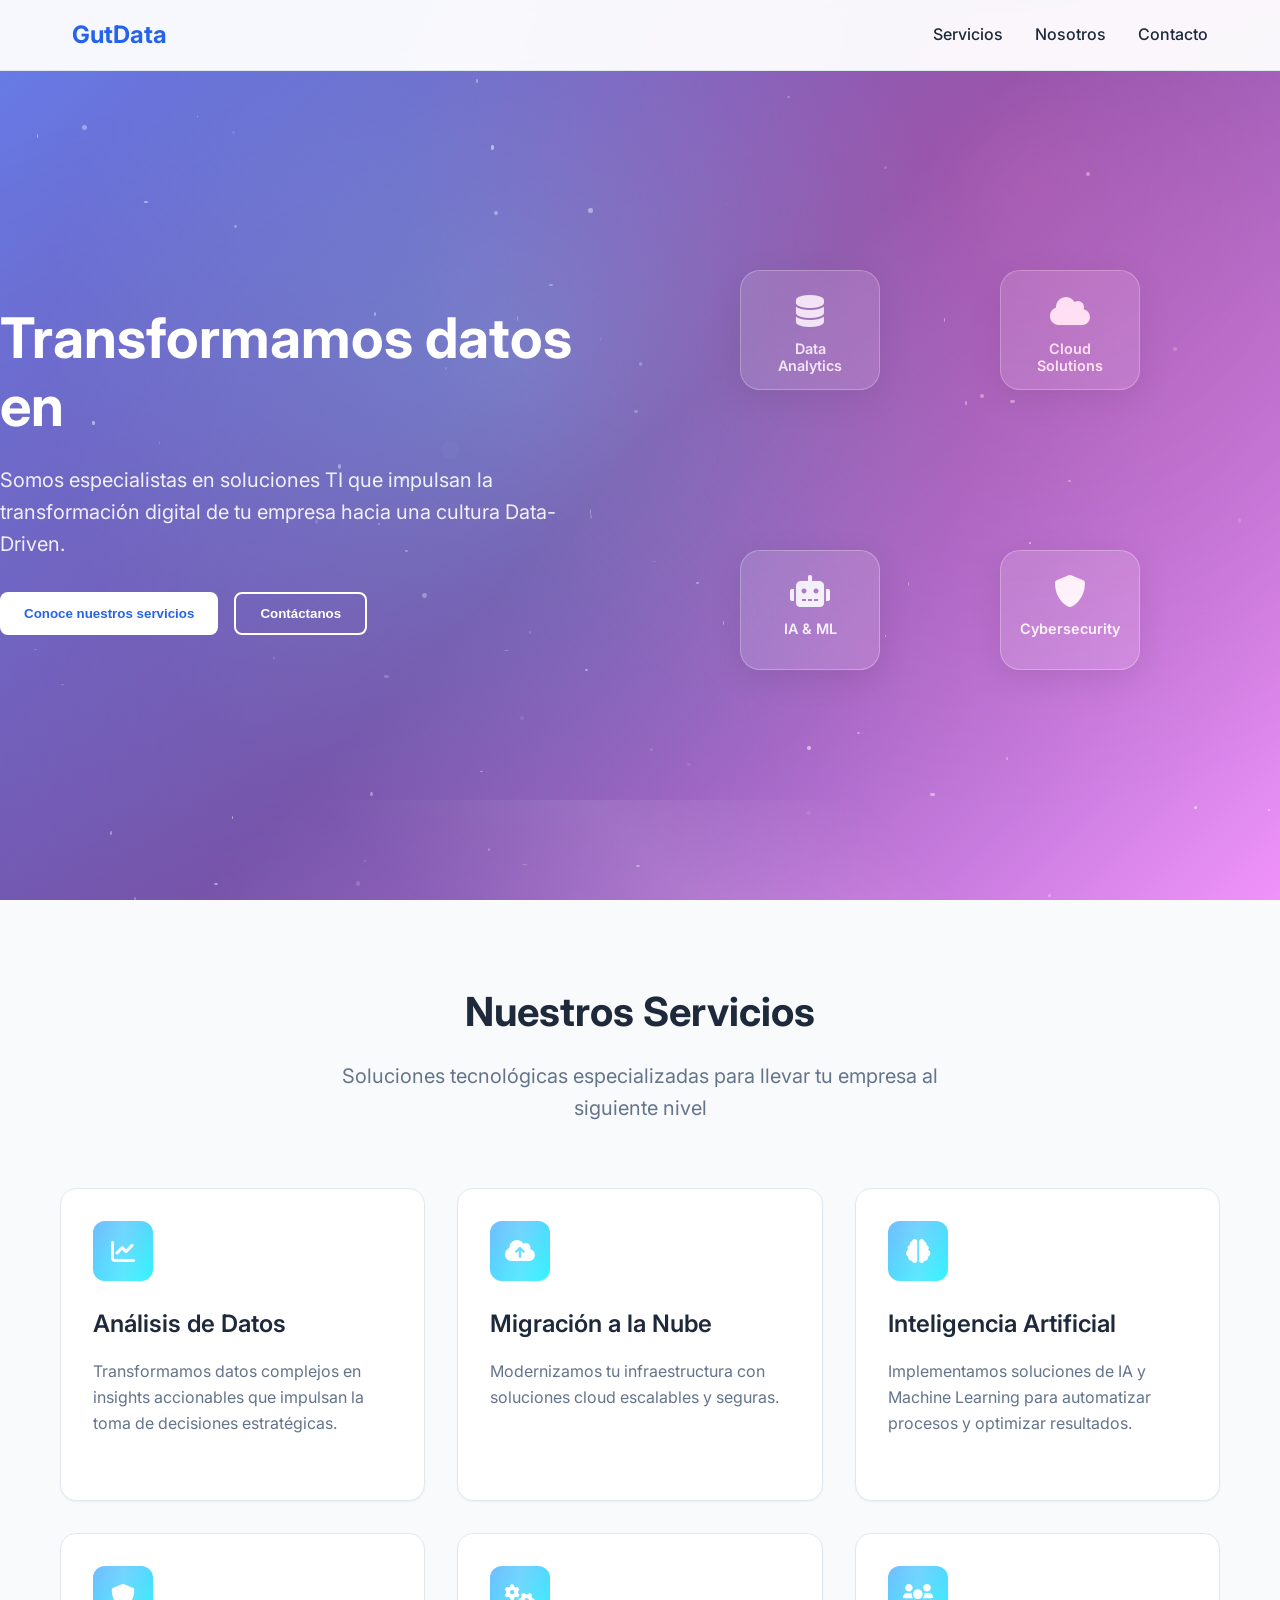
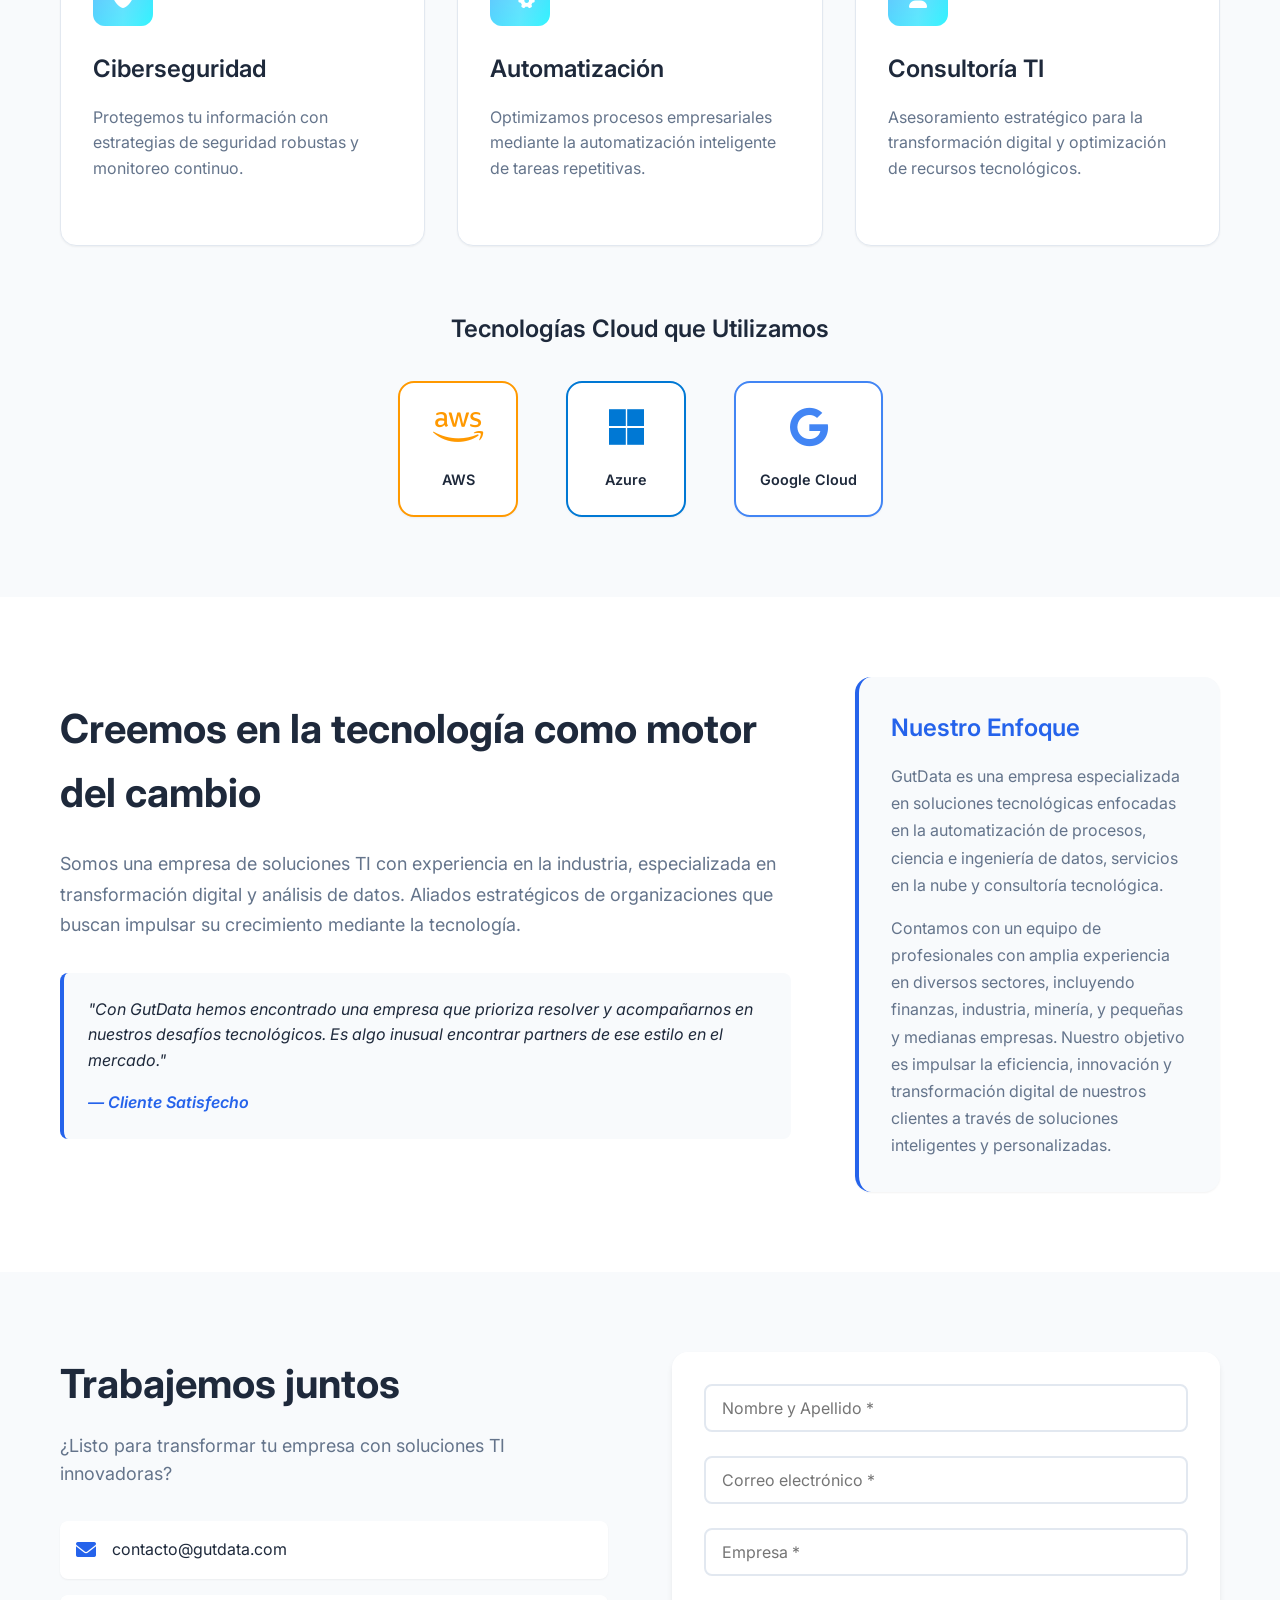
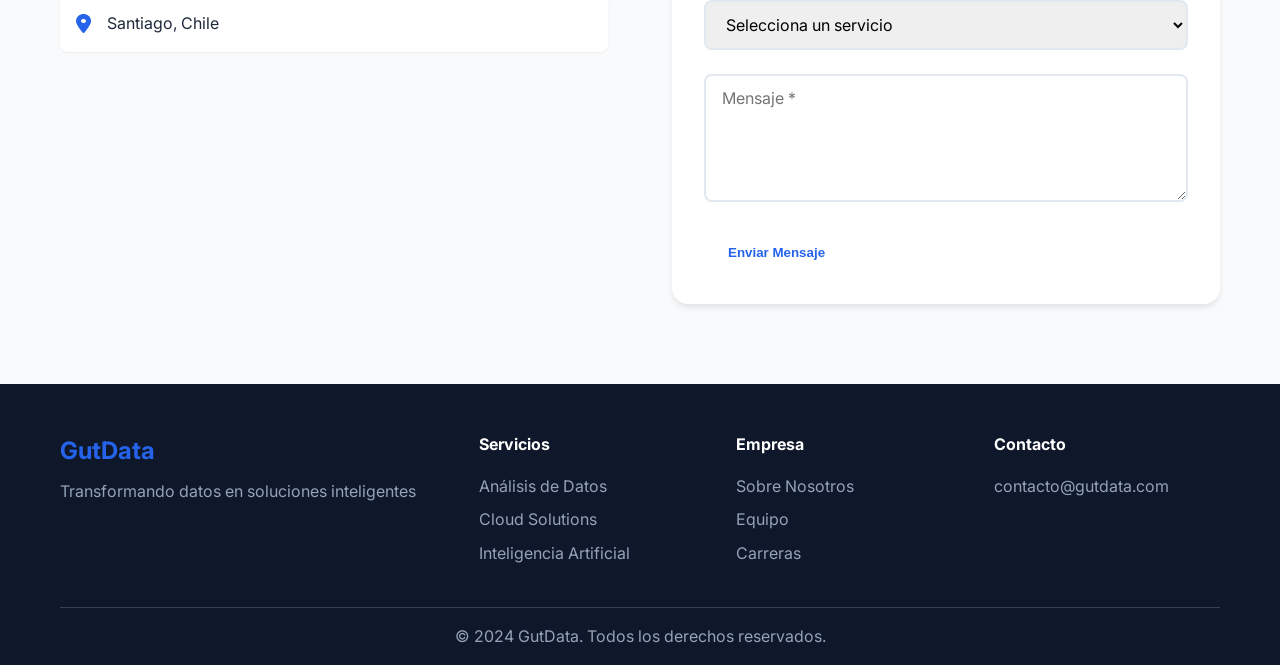
==== app2/index.html @ 7dcff954 "Agregar sitio web en raíz para GitHub Pages test2" ====
<!DOCTYPE html>
<html lang="es">
<head>
    <meta charset="UTF-8">
    <meta name="viewport" content="width=device-width, initial-scale=1.0">
    <title>GutData - Soluciones TI</title>
    <link rel="stylesheet" href="styles.css">
    <link href="https://fonts.googleapis.com/css2?family=Inter:wght@300;400;500;600;700&display=swap" rel="stylesheet">
    <link rel="stylesheet" href="https://cdnjs.cloudflare.com/ajax/libs/font-awesome/6.0.0/css/all.min.css">
</head>
<body>
    <!-- Header -->
    <header class="header">
        <nav class="nav">
            <div class="nav-container">
                <div class="logo">
                    <h2>GutData</h2>
                </div>
                <ul class="nav-menu">
                    <li><a href="#servicios">Servicios</a></li>
                    <li><a href="#nosotros">Nosotros</a></li>
                    <li><a href="#contacto">Contacto</a></li>
                </ul>
                <div class="hamburger">
                    <span></span>
                    <span></span>
                    <span></span>
                </div>
            </div>
        </nav>
    </header>

    <!-- Hero Section -->
    <section class="hero">
        <div class="hero-content">
            <h1 class="hero-title">
                Transformamos datos en 
                <span class="highlight">soluciones inteligentes</span>
            </h1>
            <p class="hero-subtitle">
                Somos especialistas en soluciones TI que impulsan la transformación digital 
                de tu empresa hacia una cultura Data-Driven.
            </p>
            <div class="hero-buttons">
                <button class="btn-primary">Conoce nuestros servicios</button>
                <button class="btn-secondary">Contáctanos</button>
            </div>
        </div>
        <div class="hero-visual">
            <div class="floating-cards">
                <div class="card card-1">
                    <i class="fas fa-database"></i>
                    <span>Data Analytics</span>
                </div>
                <div class="card card-2">
                    <i class="fas fa-cloud"></i>
                    <span>Cloud Solutions</span>
                </div>
                <div class="card card-3">
                    <i class="fas fa-robot"></i>
                    <span>IA & ML</span>
                </div>
                <div class="card card-4">
                    <i class="fas fa-shield-alt"></i>
                    <span>Cybersecurity</span>
                </div>
            </div>
        </div>
    </section>

    <!-- Servicios Section -->
    <section id="servicios" class="servicios">
        <div class="container">
            <div class="section-header">
                <h2>Nuestros Servicios</h2>
                <p>Soluciones tecnológicas especializadas para llevar tu empresa al siguiente nivel</p>
            </div>
            
            <div class="servicios-grid">
                <div class="servicio-card">
                    <div class="servicio-icon">
                        <i class="fas fa-chart-line"></i>
                    </div>
                    <h3>Análisis de Datos</h3>
                    <p>Transformamos datos complejos en insights accionables que impulsan la toma de decisiones estratégicas.</p>
                </div>

                <div class="servicio-card">
                    <div class="servicio-icon">
                        <i class="fas fa-cloud-upload-alt"></i>
                    </div>
                    <h3>Migración a la Nube</h3>
                    <p>Modernizamos tu infraestructura con soluciones cloud escalables y seguras.</p>
                </div>

                <div class="servicio-card">
                    <div class="servicio-icon">
                        <i class="fas fa-brain"></i>
                    </div>
                    <h3>Inteligencia Artificial</h3>
                    <p>Implementamos soluciones de IA y Machine Learning para automatizar procesos y optimizar resultados.</p>
                </div>

                <div class="servicio-card">
                    <div class="servicio-icon">
                        <i class="fas fa-shield-alt"></i>
                    </div>
                    <h3>Ciberseguridad</h3>
                    <p>Protegemos tu información con estrategias de seguridad robustas y monitoreo continuo.</p>
                </div>

                <div class="servicio-card">
                    <div class="servicio-icon">
                        <i class="fas fa-cogs"></i>
                    </div>
                    <h3>Automatización</h3>
                    <p>Optimizamos procesos empresariales mediante la automatización inteligente de tareas repetitivas.</p>
                </div>

                <div class="servicio-card">
                    <div class="servicio-icon">
                        <i class="fas fa-users"></i>
                    </div>
                    <h3>Consultoría TI</h3>
                    <p>Asesoramiento estratégico para la transformación digital y optimización de recursos tecnológicos.</p>
                </div>
            </div>

            <!-- Cloud Partners Section -->
            <div class="cloud-partners">
                <h3>Tecnologías Cloud que Utilizamos</h3>
                <div class="cloud-logos">
                    <div class="cloud-logo">
                        <div class="logo-container aws">
                            <i class="fab fa-aws"></i>
                            <span>AWS</span>
                        </div>
                    </div>
                    <div class="cloud-logo">
                        <div class="logo-container azure">
                            <i class="fab fa-microsoft"></i>
                            <span>Azure</span>
                        </div>
                    </div>
                    <div class="cloud-logo">
                        <div class="logo-container gcp">
                            <i class="fab fa-google"></i>
                            <span>Google Cloud</span>
                        </div>
                    </div>
                </div>
            </div>
        </div>
    </section>

    <!-- Sobre Nosotros Section -->
    <section id="nosotros" class="nosotros">
        <div class="container">
            <div class="nosotros-content">
                <div class="nosotros-text">
                    <h2>Creemos en la tecnología como <strong>motor del cambio</strong></h2>
                    <p>
                        Somos una empresa de soluciones TI con experiencia en la industria, 
                        especializada en transformación digital y análisis de datos. Aliados estratégicos 
                        de organizaciones que buscan impulsar su crecimiento mediante la tecnología.
                    </p>
                    <blockquote>
                        "Con GutData hemos encontrado una empresa que prioriza resolver y acompañarnos 
                        en nuestros desafíos tecnológicos. Es algo inusual encontrar partners de ese 
                        estilo en el mercado."
                        <cite>— Cliente Satisfecho</cite>
                    </blockquote>
                </div>
                <div class="nosotros-message">
                    <div class="message-content">
                        <h3>Nuestro Enfoque</h3>
                        <p>GutData es una empresa especializada en soluciones tecnológicas enfocadas en la automatización de procesos, ciencia e ingeniería de datos, servicios en la nube y consultoría tecnológica.</p>
                        <p>Contamos con un equipo de profesionales con amplia experiencia en diversos sectores, incluyendo finanzas, industria, minería, y pequeñas y medianas empresas. Nuestro objetivo es impulsar la eficiencia, innovación y transformación digital de nuestros clientes a través de soluciones inteligentes y personalizadas.</p>
                    </div>
                </div>
            </div>
        </div>
    </section>

    <!-- Contacto Section -->
    <section id="contacto" class="contacto">
        <div class="container">
            <div class="contacto-content">
                <div class="contacto-info">
                    <h2>Trabajemos juntos</h2>
                    <p>¿Listo para transformar tu empresa con soluciones TI innovadoras?</p>
                    
                    <div class="contacto-details">
                        <div class="contact-item">
                            <i class="fas fa-envelope"></i>
                            <span>contacto@gutdata.com</span>
                        </div>
                        <div class="contact-item">
                            <i class="fas fa-map-marker-alt"></i>
                            <span>Santiago, Chile</span>
                        </div>
                    </div>
                </div>
                
                <form class="contacto-form">
                    <div class="form-group">
                        <input type="text" placeholder="Nombre y Apellido *" required>
                    </div>
                    <div class="form-group">
                        <input type="email" placeholder="Correo electrónico *" required>
                    </div>
                    <div class="form-group">
                        <input type="text" placeholder="Empresa *" required>
                    </div>
                    <div class="form-group">
                        <select required>
                            <option value="">Selecciona un servicio</option>
                            <option value="analisis">Análisis de Datos</option>
                            <option value="cloud">Migración a la Nube</option>
                            <option value="ia">Inteligencia Artificial</option>
                            <option value="seguridad">Ciberseguridad</option>
                            <option value="automatizacion">Automatización</option>
                            <option value="consultoria">Consultoría TI</option>
                        </select>
                    </div>
                    <div class="form-group">
                        <textarea placeholder="Mensaje *" rows="5" required></textarea>
                    </div>
                    <button type="submit" class="btn-primary">Enviar Mensaje</button>
                </form>
            </div>
        </div>
    </section>

    <!-- Footer -->
    <footer class="footer">
        <div class="container">
            <div class="footer-content">
                <div class="footer-logo">
                    <h3>GutData</h3>
                    <p>Transformando datos en soluciones inteligentes</p>
                </div>
                <div class="footer-links">
                    <div class="footer-section">
                        <h4>Servicios</h4>
                        <ul>
                            <li><a href="#">Análisis de Datos</a></li>
                            <li><a href="#">Cloud Solutions</a></li>
                            <li><a href="#">Inteligencia Artificial</a></li>
                        </ul>
                    </div>
                    <div class="footer-section">
                        <h4>Empresa</h4>
                        <ul>
                            <li><a href="#">Sobre Nosotros</a></li>
                            <li><a href="#">Equipo</a></li>
                            <li><a href="#">Carreras</a></li>
                        </ul>
                    </div>
                    <div class="footer-section">
                        <h4>Contacto</h4>
                        <ul>
                            <li><a href="#">contacto@gutdata.com</a></li>
                        </ul>
                    </div>
                </div>
            </div>
            <div class="footer-bottom">
                <p>&copy; 2024 GutData. Todos los derechos reservados.</p>
            </div>
        </div>
    </footer>

    <script src="script.js"></script>
</body>
</html>
---- app2/styles.css ----
/* Reset y configuración base */
* {
    margin: 0;
    padding: 0;
    box-sizing: border-box;
}

:root {
    --primary-color: #2563eb;
    --primary-dark: #1d4ed8;
    --secondary-color: #64748b;
    --accent-color: #f59e0b;
    --text-primary: #1e293b;
    --text-secondary: #64748b;
    --text-light: #94a3b8;
    --bg-primary: #ffffff;
    --bg-secondary: #f8fafc;
    --bg-dark: #0f172a;
    --border-color: #e2e8f0;
    --shadow-sm: 0 1px 2px 0 rgb(0 0 0 / 0.05);
    --shadow-md: 0 4px 6px -1px rgb(0 0 0 / 0.1);
    --shadow-lg: 0 10px 15px -3px rgb(0 0 0 / 0.1);
    --shadow-xl: 0 20px 25px -5px rgb(0 0 0 / 0.1);
    --gradient-primary: linear-gradient(135deg, #667eea 0%, #764ba2 100%);
    --gradient-secondary: linear-gradient(135deg, #f093fb 0%, #f5576c 100%);
    --gradient-accent: linear-gradient(135deg, #4facfe 0%, #00f2fe 100%);
}

body {
    font-family: 'Inter', sans-serif;
    line-height: 1.6;
    color: var(--text-primary);
    background-color: var(--bg-primary);
    overflow-x: hidden;
}

.container {
    max-width: 1200px;
    margin: 0 auto;
    padding: 0 20px;
}

/* Header y Navegación */
.header {
    position: fixed;
    top: 0;
    left: 0;
    right: 0;
    background: rgba(255, 255, 255, 0.95);
    backdrop-filter: blur(10px);
    border-bottom: 1px solid var(--border-color);
    z-index: 1000;
    transition: all 0.3s ease;
}

.nav-container {
    display: flex;
    justify-content: space-between;
    align-items: center;
    padding: 1rem 2rem;
    max-width: 1200px;
    margin: 0 auto;
}

.logo h2 {
    color: var(--primary-color);
    font-weight: 700;
    font-size: 1.5rem;
}

.nav-menu {
    display: flex;
    list-style: none;
    gap: 2rem;
}

.nav-menu a {
    text-decoration: none;
    color: var(--text-primary);
    font-weight: 500;
    transition: color 0.3s ease;
    position: relative;
}

.nav-menu a:hover {
    color: var(--primary-color);
}

.nav-menu a::after {
    content: '';
    position: absolute;
    bottom: -5px;
    left: 0;
    width: 0;
    height: 2px;
    background: var(--primary-color);
    transition: width 0.3s ease;
}

.nav-menu a:hover::after {
    width: 100%;
}

.hamburger {
    display: none;
    flex-direction: column;
    cursor: pointer;
}

.hamburger span {
    width: 25px;
    height: 3px;
    background: var(--text-primary);
    margin: 3px 0;
    transition: 0.3s;
}

/* Hero Section */
.hero {
    min-height: 100vh;
    display: flex;
    align-items: center;
    padding: 120px 0 80px;
    background: linear-gradient(135deg, #667eea 0%, #764ba2 100%);
    color: white;
    position: relative;
    overflow: hidden;
}

.hero::before {
    content: '';
    position: absolute;
    top: 0;
    left: 0;
    right: 0;
    bottom: 0;
    background: url('data:image/svg+xml,<svg xmlns="http://www.w3.org/2000/svg" viewBox="0 0 100 100"><defs><pattern id="grain" width="100" height="100" patternUnits="userSpaceOnUse"><circle cx="50" cy="50" r="1" fill="white" opacity="0.1"/></pattern></defs><rect width="100" height="100" fill="url(%23grain)"/></svg>');
    opacity: 0.3;
}

.hero-content {
    flex: 1;
    max-width: 600px;
    z-index: 2;
    position: relative;
}

.hero-title {
    font-size: 3.5rem;
    font-weight: 700;
    line-height: 1.2;
    margin-bottom: 1.5rem;
}

.highlight {
    background: linear-gradient(135deg, #f093fb 0%, #f5576c 100%);
    -webkit-background-clip: text;
    -webkit-text-fill-color: transparent;
    background-clip: text;
}

.hero-subtitle {
    font-size: 1.25rem;
    margin-bottom: 2rem;
    opacity: 0.9;
    line-height: 1.6;
}

.hero-buttons {
    display: flex;
    gap: 1rem;
    flex-wrap: wrap;
}

.btn-primary, .btn-secondary {
    padding: 12px 24px;
    border: none;
    border-radius: 8px;
    font-weight: 600;
    cursor: pointer;
    transition: all 0.3s ease;
    text-decoration: none;
    display: inline-block;
    text-align: center;
}

.btn-primary {
    background: white;
    color: var(--primary-color);
}

.btn-primary:hover {
    transform: translateY(-2px);
    box-shadow: var(--shadow-lg);
}

.btn-secondary {
    background: transparent;
    color: white;
    border: 2px solid white;
}

.btn-secondary:hover {
    background: white;
    color: var(--primary-color);
}

.hero-visual {
    flex: 1;
    display: flex;
    justify-content: center;
    align-items: center;
    position: relative;
}

.floating-cards {
    position: relative;
    width: 500px;
    height: 500px;
    margin: 2rem auto;
}

.card {
    position: absolute;
    background: rgba(255, 255, 255, 0.15);
    backdrop-filter: blur(15px);
    border: 1px solid rgba(255, 255, 255, 0.3);
    border-radius: 20px;
    padding: 1.5rem;
    display: flex;
    flex-direction: column;
    align-items: center;
    gap: 0.8rem;
    animation: float 8s ease-in-out infinite;
    box-shadow: 0 8px 32px rgba(0, 0, 0, 0.1);
    transition: all 0.3s ease;
    cursor: pointer;
    width: 140px;
    height: 120px;
    z-index: 10;
    margin: 10px; /* Separación adicional */
}

.card:hover {
    transform: translateY(-10px) scale(1.05);
    background: rgba(255, 255, 255, 0.25);
    box-shadow: 0 15px 40px rgba(0, 0, 0, 0.2);
}

.card i {
    font-size: 2rem;
    color: white;
    animation: pulse 2s ease-in-out infinite;
}

.card span {
    font-weight: 600;
    color: white;
    font-size: 0.9rem;
    text-align: center;
    line-height: 1.2;
}

.card-1 {
    top: 8%;
    left: 8%;
    animation-delay: 0s;
    animation-name: float, fadeInScale;
    animation-duration: 8s, 1s;
    animation-iteration-count: infinite, 1;
    animation-fill-mode: none, forwards;
}

.card-2 {
    top: 8%;
    right: 8%;
    animation-delay: 3s;
    animation-name: float, fadeInScale;
    animation-duration: 8s, 1s;
    animation-iteration-count: infinite, 1;
    animation-fill-mode: none, forwards;
}

.card-3 {
    bottom: 8%;
    left: 8%;
    animation-delay: 6s;
    animation-name: float, fadeInScale;
    animation-duration: 8s, 1s;
    animation-iteration-count: infinite, 1;
    animation-fill-mode: none, forwards;
}

.card-4 {
    bottom: 8%;
    right: 8%;
    animation-delay: 9s;
    animation-name: float, fadeInScale;
    animation-duration: 8s, 1s;
    animation-iteration-count: infinite, 1;
    animation-fill-mode: none, forwards;
}

@keyframes float {
    0%, 100% { transform: translateY(0px); }
    50% { transform: translateY(-20px); }
}

@keyframes wave {
    0%, 100% {
        transform: translateX(-100%) skewX(0deg);
    }
    50% {
        transform: translateX(100%) skewX(5deg);
    }
}

@keyframes cursor {
    0%, 50% { opacity: 1; }
    51%, 100% { opacity: 0; }
}

.cursor {
    animation: cursor 1s infinite;
    color: var(--accent-color);
    font-weight: bold;
}

/* Secciones */
.section-header {
    text-align: center;
    margin-bottom: 4rem;
}

.section-header h2 {
    font-size: 2.5rem;
    font-weight: 700;
    margin-bottom: 1rem;
    color: var(--text-primary);
}

.section-header p {
    font-size: 1.25rem;
    color: var(--text-secondary);
    max-width: 600px;
    margin: 0 auto;
}

/* Servicios Section */
.servicios {
    padding: 80px 0;
    background: var(--bg-secondary);
}

/* Cloud Partners Section */
.cloud-partners {
    margin-top: 4rem;
    text-align: center;
}

.cloud-partners h3 {
    font-size: 1.5rem;
    font-weight: 600;
    color: var(--text-primary);
    margin-bottom: 2rem;
}

.cloud-logos {
    display: flex;
    justify-content: center;
    align-items: center;
    gap: 3rem;
    flex-wrap: wrap;
}

.cloud-logo {
    transition: transform 0.3s ease;
}

.cloud-logo:hover {
    transform: translateY(-5px) scale(1.05);
}

.logo-container {
    display: flex;
    flex-direction: column;
    align-items: center;
    gap: 0.8rem;
    padding: 1.5rem;
    background: white;
    border-radius: 16px;
    box-shadow: var(--shadow-sm);
    border: 2px solid transparent;
    transition: all 0.3s ease;
    min-width: 120px;
}

.logo-container:hover {
    box-shadow: var(--shadow-lg);
    transform: translateY(-3px);
}

.logo-container i {
    font-size: 2.5rem;
    margin-bottom: 0.5rem;
}

.logo-container span {
    font-weight: 600;
    font-size: 0.9rem;
    color: var(--text-primary);
}

/* Colores específicos para cada cloud */
.logo-container.aws {
    border-color: #ff9900;
}

.logo-container.aws i {
    color: #ff9900;
}

.logo-container.azure {
    border-color: #0078d4;
}

.logo-container.azure i {
    color: #0078d4;
}

.logo-container.gcp {
    border-color: #4285f4;
}

.logo-container.gcp i {
    color: #4285f4;
}

.logo-container:hover.aws {
    background: linear-gradient(135deg, #fff5e6 0%, #ffffff 100%);
    border-color: #ff9900;
}

.logo-container:hover.azure {
    background: linear-gradient(135deg, #e6f3ff 0%, #ffffff 100%);
    border-color: #0078d4;
}

.logo-container:hover.gcp {
    background: linear-gradient(135deg, #e8f0fe 0%, #ffffff 100%);
    border-color: #4285f4;
}

.servicios-grid {
    display: grid;
    grid-template-columns: repeat(auto-fit, minmax(350px, 1fr));
    gap: 2rem;
}

.servicio-card {
    background: white;
    padding: 2rem 2rem 2.5rem 2rem;
    border-radius: 16px;
    box-shadow: var(--shadow-sm);
    transition: all 0.3s ease;
    border: 1px solid var(--border-color);
}

.servicio-card:hover {
    transform: translateY(-5px);
    box-shadow: var(--shadow-lg);
}

.servicio-icon {
    width: 60px;
    height: 60px;
    background: var(--gradient-primary);
    border-radius: 12px;
    display: flex;
    align-items: center;
    justify-content: center;
    margin-bottom: 1.5rem;
}

.servicio-icon i {
    font-size: 1.5rem;
    color: white;
}

.servicio-card h3 {
    font-size: 1.5rem;
    font-weight: 600;
    margin-bottom: 1rem;
    color: var(--text-primary);
}

.servicio-card p {
    color: var(--text-secondary);
    margin-bottom: 1.5rem;
    line-height: 1.6;
}


/* Nosotros Section */
.nosotros {
    padding: 80px 0;
    background: white;
}

.nosotros-content {
    display: grid;
    grid-template-columns: 2fr 1fr;
    gap: 4rem;
    align-items: center;
}

.nosotros-text h2 {
    font-size: 2.5rem;
    font-weight: 700;
    margin-bottom: 1.5rem;
    color: var(--text-primary);
}

.nosotros-text p {
    font-size: 1.125rem;
    color: var(--text-secondary);
    margin-bottom: 2rem;
    line-height: 1.7;
}

blockquote {
    background: var(--bg-secondary);
    padding: 1.5rem;
    border-left: 4px solid var(--primary-color);
    border-radius: 8px;
    font-style: italic;
    margin: 2rem 0;
}

cite {
    display: block;
    margin-top: 1rem;
    font-weight: 600;
    color: var(--primary-color);
}

.nosotros-message {
    display: flex;
    flex-direction: column;
    gap: 1.5rem;
}

.message-content {
    background: var(--bg-secondary);
    padding: 2rem;
    border-radius: 16px;
    border-left: 4px solid var(--primary-color);
    box-shadow: var(--shadow-sm);
}

.message-content h3 {
    font-size: 1.5rem;
    font-weight: 600;
    color: var(--primary-color);
    margin-bottom: 1rem;
}

.message-content p {
    color: var(--text-secondary);
    line-height: 1.7;
    margin-bottom: 1rem;
}

.message-content p:last-child {
    margin-bottom: 0;
}

/* Contacto Section */
.contacto {
    padding: 80px 0;
    background: var(--bg-secondary);
}

.contacto-content {
    display: grid;
    grid-template-columns: 1fr 1fr;
    gap: 4rem;
    align-items: start;
}

.contacto-info h2 {
    font-size: 2.5rem;
    font-weight: 700;
    margin-bottom: 1rem;
    color: var(--text-primary);
}

.contacto-info p {
    font-size: 1.125rem;
    color: var(--text-secondary);
    margin-bottom: 2rem;
}

.contacto-details {
    display: flex;
    flex-direction: column;
    gap: 1rem;
}

.contact-item {
    display: flex;
    align-items: center;
    gap: 1rem;
    padding: 1rem;
    background: white;
    border-radius: 8px;
    box-shadow: var(--shadow-sm);
}

.contact-item i {
    color: var(--primary-color);
    font-size: 1.25rem;
}

.contacto-form {
    background: white;
    padding: 2rem;
    border-radius: 16px;
    box-shadow: var(--shadow-md);
}

.form-group {
    margin-bottom: 1.5rem;
}

.form-group input,
.form-group select,
.form-group textarea {
    width: 100%;
    padding: 12px 16px;
    border: 2px solid var(--border-color);
    border-radius: 8px;
    font-size: 1rem;
    transition: border-color 0.3s ease;
    font-family: inherit;
}

.form-group input:focus,
.form-group select:focus,
.form-group textarea:focus {
    outline: none;
    border-color: var(--primary-color);
}

.form-group textarea {
    resize: vertical;
    min-height: 120px;
}

/* Footer */
.footer {
    background: var(--bg-dark);
    color: white;
    padding: 3rem 0 1rem;
}

.footer-content {
    display: grid;
    grid-template-columns: 1fr 2fr;
    gap: 3rem;
    margin-bottom: 2rem;
}

.footer-logo h3 {
    color: var(--primary-color);
    font-size: 1.5rem;
    margin-bottom: 0.5rem;
}

.footer-logo p {
    color: var(--text-light);
}

.footer-links {
    display: grid;
    grid-template-columns: repeat(3, 1fr);
    gap: 2rem;
}

.footer-section h4 {
    margin-bottom: 1rem;
    color: white;
}

.footer-section ul {
    list-style: none;
}

.footer-section li {
    margin-bottom: 0.5rem;
}

.footer-section a {
    color: var(--text-light);
    text-decoration: none;
    transition: color 0.3s ease;
}

.footer-section a:hover {
    color: var(--primary-color);
}

.footer-bottom {
    border-top: 1px solid #334155;
    padding-top: 1rem;
    text-align: center;
    color: var(--text-light);
}

/* Responsive Design */
@media (max-width: 768px) {
    .hamburger {
        display: flex;
    }
    
    .nav-menu {
        position: fixed;
        top: 70px;
        left: -100%;
        width: 100%;
        height: calc(100vh - 70px);
        background: white;
        flex-direction: column;
        justify-content: start;
        align-items: center;
        padding-top: 2rem;
        transition: left 0.3s ease;
        box-shadow: var(--shadow-lg);
    }
    
    .nav-menu.active {
        left: 0;
    }
    
    .hero {
        flex-direction: column;
        text-align: center;
        padding: 100px 0 60px;
    }
    
    .hero-title {
        font-size: 2.5rem;
    }
    
    .hero-buttons {
        justify-content: center;
    }
    
    .hero-visual {
        margin-top: 2rem;
    }
    
    .floating-cards {
        width: 250px;
        height: 250px;
    }
    
    .nosotros-content,
    .contacto-content {
        grid-template-columns: 1fr;
        gap: 2rem;
    }
    
    .nosotros-message {
        margin-top: 2rem;
    }
    
    .footer-content {
        grid-template-columns: 1fr;
        text-align: center;
    }
    
    .footer-links {
        grid-template-columns: 1fr;
        gap: 1rem;
    }
    
    .servicios-grid {
        grid-template-columns: 1fr;
    }
    
    .cloud-logos {
        gap: 2rem;
    }
    
    .logo-container {
        min-width: 100px;
        padding: 1rem;
    }
    
    .logo-container i {
        font-size: 2rem;
    }
}

@media (max-width: 480px) {
    .hero-title {
        font-size: 2rem;
    }
    
    .section-header h2 {
        font-size: 2rem;
    }
    
    .nosotros-text h2 {
        font-size: 2rem;
    }
    
    .contacto-info h2 {
        font-size: 2rem;
    }
    
    .hero-buttons {
        flex-direction: column;
        align-items: center;
    }
    
    .btn-primary,
    .btn-secondary {
        width: 100%;
        max-width: 300px;
    }
}

/* Animaciones adicionales */
@keyframes fadeInUp {
    from {
        opacity: 0;
        transform: translateY(30px);
    }
    to {
        opacity: 1;
        transform: translateY(0);
    }
}

@keyframes fadeInLeft {
    from {
        opacity: 0;
        transform: translateX(-30px);
    }
    to {
        opacity: 1;
        transform: translateX(0);
    }
}

@keyframes fadeInRight {
    from {
        opacity: 0;
        transform: translateX(30px);
    }
    to {
        opacity: 1;
        transform: translateX(0);
    }
}

@keyframes fadeInScale {
    from {
        opacity: 0;
        transform: scale(0.8);
    }
    to {
        opacity: 1;
        transform: scale(1);
    }
}

@keyframes slideInDown {
    from {
        opacity: 0;
        transform: translateY(-50px);
    }
    to {
        opacity: 1;
        transform: translateY(0);
    }
}

@keyframes bounceIn {
    0% {
        opacity: 0;
        transform: scale(0.3);
    }
    50% {
        opacity: 1;
        transform: scale(1.05);
    }
    70% {
        transform: scale(0.9);
    }
    100% {
        opacity: 1;
        transform: scale(1);
    }
}

@keyframes pulse {
    0% {
        transform: scale(1);
    }
    50% {
        transform: scale(1.05);
    }
    100% {
        transform: scale(1);
    }
}

@keyframes shake {
    0%, 100% {
        transform: translateX(0);
    }
    10%, 30%, 50%, 70%, 90% {
        transform: translateX(-5px);
    }
    20%, 40%, 60%, 80% {
        transform: translateX(5px);
    }
}

/* Clases de animación con delays escalonados */
.animate-fadeInUp {
    animation: fadeInUp 0.8s ease-out forwards;
    opacity: 0;
}

.animate-fadeInLeft {
    animation: fadeInLeft 0.8s ease-out forwards;
    opacity: 0;
}

.animate-fadeInRight {
    animation: fadeInRight 0.8s ease-out forwards;
    opacity: 0;
}

.animate-fadeInScale {
    animation: fadeInScale 0.8s ease-out forwards;
    opacity: 0;
}

.animate-slideInDown {
    animation: slideInDown 0.8s ease-out forwards;
    opacity: 0;
}

.animate-bounceIn {
    animation: bounceIn 1s ease-out forwards;
    opacity: 0;
}

/* Delays escalonados para elementos */
.delay-100 { animation-delay: 0.1s; }
.delay-200 { animation-delay: 0.2s; }
.delay-300 { animation-delay: 0.3s; }
.delay-400 { animation-delay: 0.4s; }
.delay-500 { animation-delay: 0.5s; }
.delay-600 { animation-delay: 0.6s; }
.delay-700 { animation-delay: 0.7s; }
.delay-800 { animation-delay: 0.8s; }
.delay-900 { animation-delay: 0.9s; }
.delay-1000 { animation-delay: 1s; }
.delay-1200 { animation-delay: 1.2s; }
.delay-1500 { animation-delay: 1.5s; }

/* Scroll suave */
html {
    scroll-behavior: smooth;
}

/* Efectos de hover mejorados */
.servicio-card:hover .servicio-icon {
    transform: scale(1.1);
}

.contact-item:hover {
    transform: translateX(5px);
}

/* Gradientes personalizados */
.hero {
    background: linear-gradient(135deg, #667eea 0%, #764ba2 50%, #f093fb 100%);
    position: relative;
    overflow: hidden;
}

.hero::after {
    content: '';
    position: absolute;
    top: 0;
    left: 0;
    right: 0;
    bottom: 0;
    background: radial-gradient(circle at 20% 80%, rgba(120, 119, 198, 0.3) 0%, transparent 50%),
                radial-gradient(circle at 80% 20%, rgba(255, 119, 198, 0.3) 0%, transparent 50%),
                radial-gradient(circle at 40% 40%, rgba(120, 219, 255, 0.3) 0%, transparent 50%);
    animation: gradientShift 10s ease-in-out infinite;
}

@keyframes gradientShift {
    0%, 100% {
        opacity: 1;
        transform: scale(1) rotate(0deg);
    }
    50% {
        opacity: 0.8;
        transform: scale(1.1) rotate(180deg);
    }
}

.servicio-icon {
    background: linear-gradient(135deg, #4facfe 0%, #00f2fe 100%);
    position: relative;
    overflow: hidden;
}

.servicio-icon::before {
    content: '';
    position: absolute;
    top: -50%;
    left: -50%;
    width: 200%;
    height: 200%;
    background: linear-gradient(45deg, transparent, rgba(255,255,255,0.3), transparent);
    transform: rotate(45deg);
    animation: shine 3s ease-in-out infinite;
}

@keyframes shine {
    0% {
        transform: translateX(-100%) translateY(-100%) rotate(45deg);
    }
    50% {
        transform: translateX(100%) translateY(100%) rotate(45deg);
    }
    100% {
        transform: translateX(-100%) translateY(-100%) rotate(45deg);
    }
}

/* Efectos de hover mejorados para servicios */
.servicio-card:hover .servicio-icon {
    transform: scale(1.1) rotate(5deg);
    box-shadow: 0 10px 30px rgba(79, 172, 254, 0.4);
}

.servicio-card:hover {
    transform: translateY(-10px) scale(1.02);
    box-shadow: 0 20px 40px rgba(0, 0, 0, 0.15);
}

/* Animación de entrada para el título principal */
.hero-title {
    animation: titleSlideIn 1.5s ease-out;
}

@keyframes titleSlideIn {
    0% {
        opacity: 0;
        transform: translateY(50px) scale(0.9);
    }
    50% {
        opacity: 0.7;
        transform: translateY(25px) scale(0.95);
    }
    100% {
        opacity: 1;
        transform: translateY(0) scale(1);
    }
}

/* Efecto de partículas mejorado */
.particle {
    animation: particleFloat 6s ease-in-out infinite;
}

@keyframes particleFloat {
    0%, 100% {
        transform: translateY(0px) translateX(0px) rotate(0deg);
        opacity: 0.3;
    }
    25% {
        transform: translateY(-20px) translateX(10px) rotate(90deg);
        opacity: 0.8;
    }
    50% {
        transform: translateY(-40px) translateX(-10px) rotate(180deg);
        opacity: 0.5;
    }
    75% {
        transform: translateY(-20px) translateX(15px) rotate(270deg);
        opacity: 0.7;
    }
}
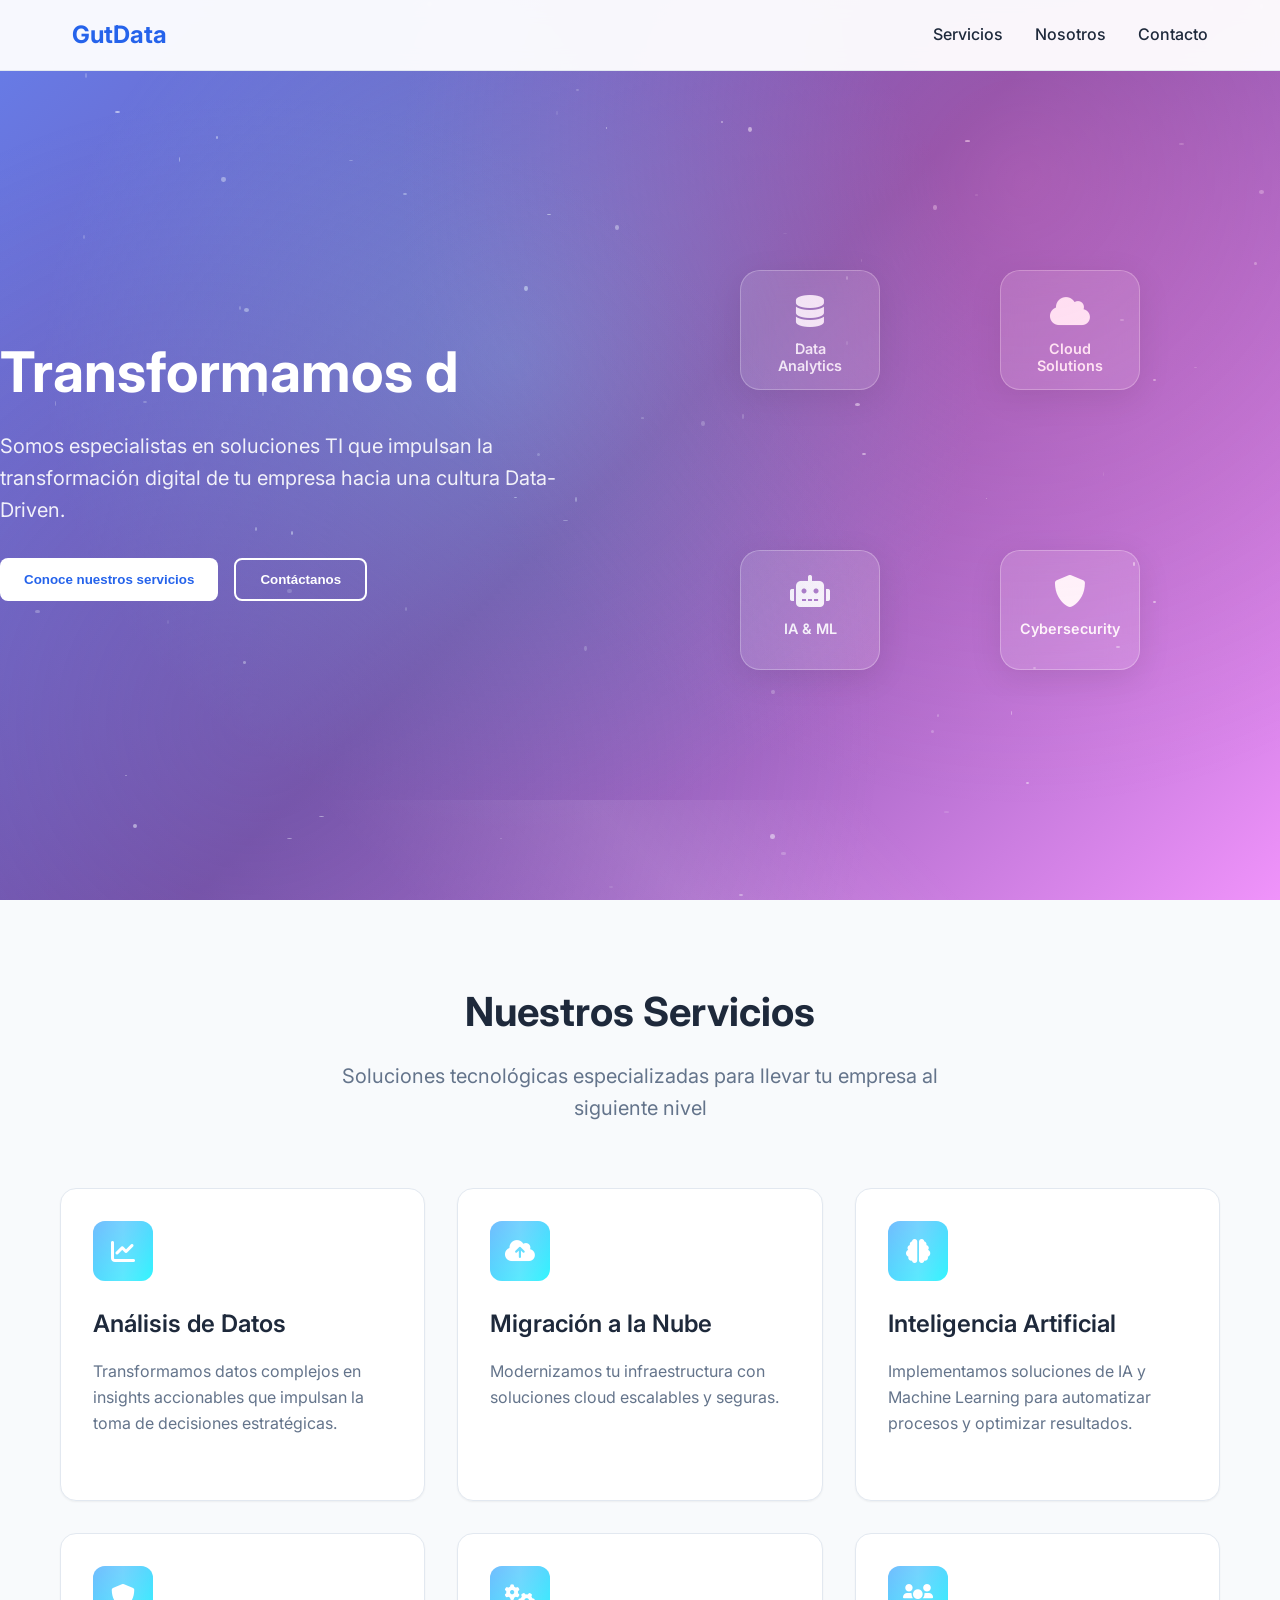
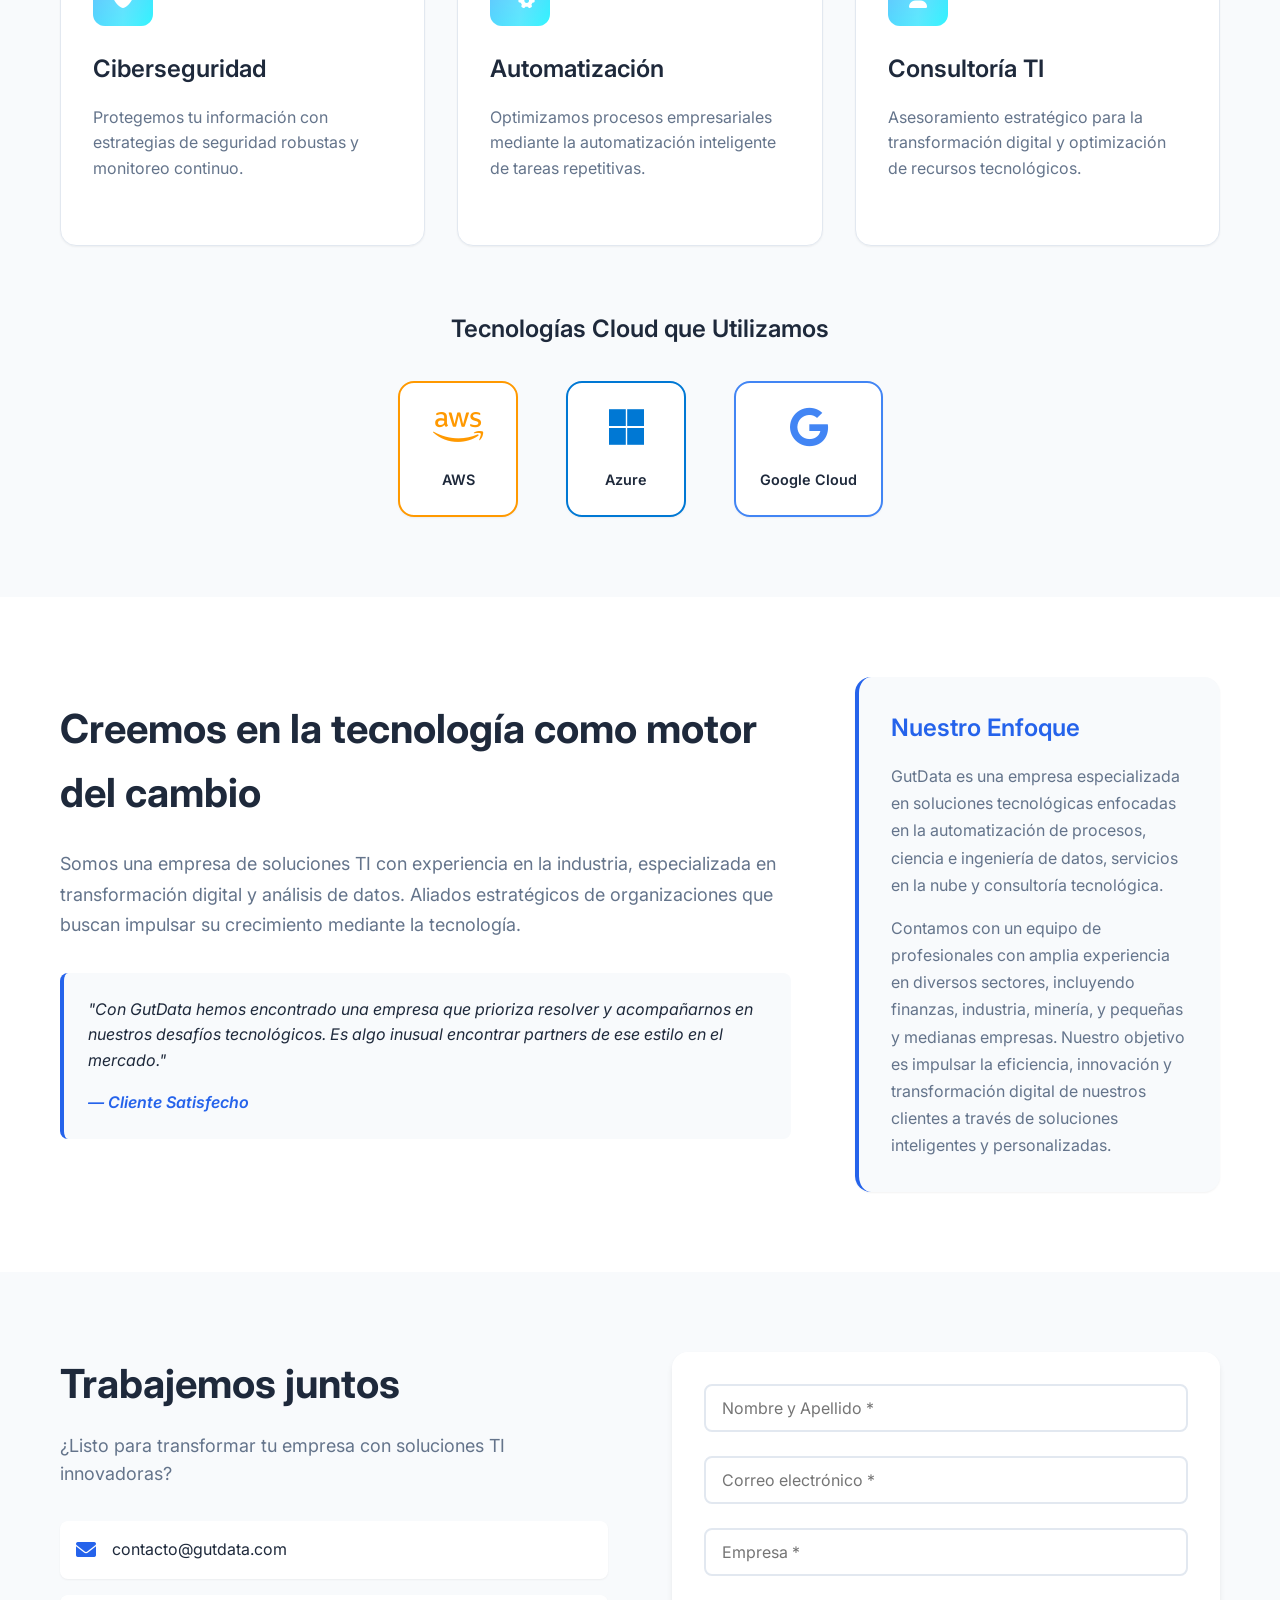
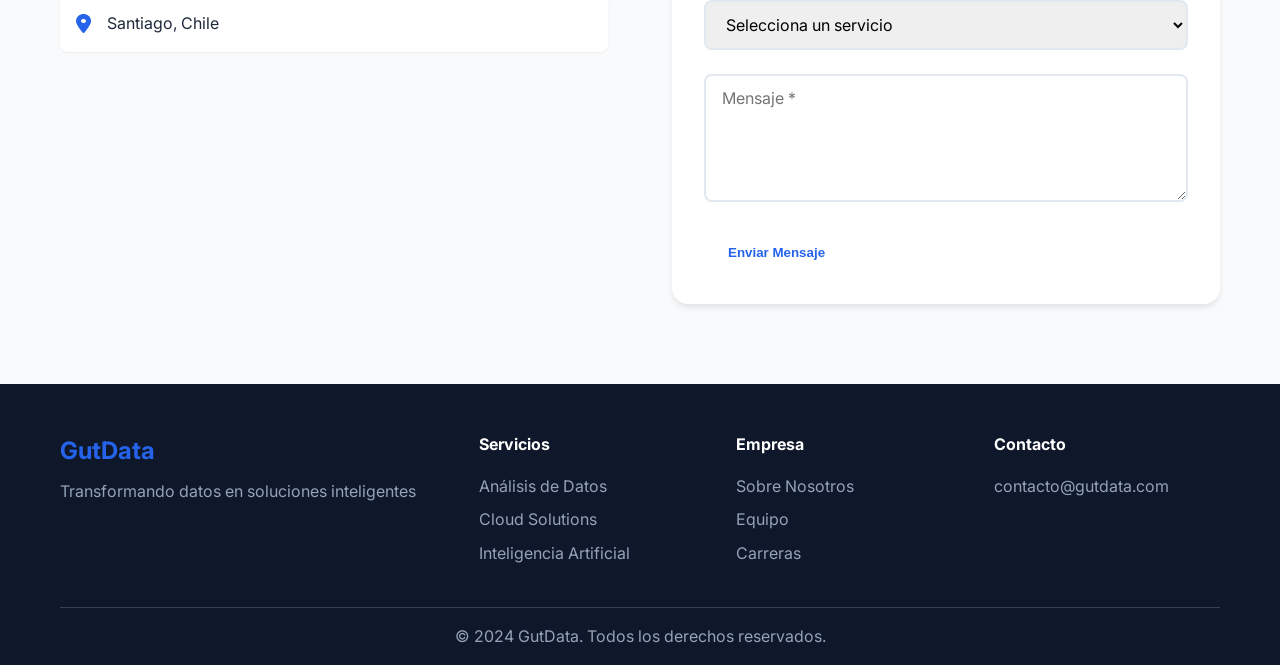
==== commit 687d4a50: "refactor pagina" ====
--- a/app2/index.html
+++ b/app2/index.html
@@ -1,5 +1,6 @@
 <!DOCTYPE html>
 <html lang="es">
+
 <head>
     <meta charset="UTF-8">
     <meta name="viewport" content="width=device-width, initial-scale=1.0">
@@ -8,6 +9,7 @@
     <link href="https://fonts.googleapis.com/css2?family=Inter:wght@300;400;500;600;700&display=swap" rel="stylesheet">
     <link rel="stylesheet" href="https://cdnjs.cloudflare.com/ajax/libs/font-awesome/6.0.0/css/all.min.css">
 </head>
+
 <body>
     <!-- Header -->
     <header class="header">
@@ -34,11 +36,11 @@
     <section class="hero">
         <div class="hero-content">
             <h1 class="hero-title">
-                Transformamos datos en 
+                Transformamos datos en
                 <span class="highlight">soluciones inteligentes</span>
             </h1>
             <p class="hero-subtitle">
-                Somos especialistas en soluciones TI que impulsan la transformación digital 
+                Somos especialistas en soluciones TI que impulsan la transformación digital
                 de tu empresa hacia una cultura Data-Driven.
             </p>
             <div class="hero-buttons">
@@ -75,14 +77,15 @@
                 <h2>Nuestros Servicios</h2>
                 <p>Soluciones tecnológicas especializadas para llevar tu empresa al siguiente nivel</p>
             </div>
-            
+
             <div class="servicios-grid">
                 <div class="servicio-card">
                     <div class="servicio-icon">
                         <i class="fas fa-chart-line"></i>
                     </div>
                     <h3>Análisis de Datos</h3>
-                    <p>Transformamos datos complejos en insights accionables que impulsan la toma de decisiones estratégicas.</p>
+                    <p>Transformamos datos complejos en insights accionables que impulsan la toma de decisiones
+                        estratégicas.</p>
                 </div>
 
                 <div class="servicio-card">
@@ -98,7 +101,8 @@
                         <i class="fas fa-brain"></i>
                     </div>
                     <h3>Inteligencia Artificial</h3>
-                    <p>Implementamos soluciones de IA y Machine Learning para automatizar procesos y optimizar resultados.</p>
+                    <p>Implementamos soluciones de IA y Machine Learning para automatizar procesos y optimizar
+                        resultados.</p>
                 </div>
 
                 <div class="servicio-card">
@@ -114,7 +118,8 @@
                         <i class="fas fa-cogs"></i>
                     </div>
                     <h3>Automatización</h3>
-                    <p>Optimizamos procesos empresariales mediante la automatización inteligente de tareas repetitivas.</p>
+                    <p>Optimizamos procesos empresariales mediante la automatización inteligente de tareas repetitivas.
+                    </p>
                 </div>
 
                 <div class="servicio-card">
@@ -122,7 +127,8 @@
                         <i class="fas fa-users"></i>
                     </div>
                     <h3>Consultoría TI</h3>
-                    <p>Asesoramiento estratégico para la transformación digital y optimización de recursos tecnológicos.</p>
+                    <p>Asesoramiento estratégico para la transformación digital y optimización de recursos tecnológicos.
+                    </p>
                 </div>
             </div>
 
@@ -160,13 +166,13 @@
                 <div class="nosotros-text">
                     <h2>Creemos en la tecnología como <strong>motor del cambio</strong></h2>
                     <p>
-                        Somos una empresa de soluciones TI con experiencia en la industria, 
-                        especializada en transformación digital y análisis de datos. Aliados estratégicos 
+                        Somos una empresa de soluciones TI con experiencia en la industria,
+                        especializada en transformación digital y análisis de datos. Aliados estratégicos
                         de organizaciones que buscan impulsar su crecimiento mediante la tecnología.
                     </p>
                     <blockquote>
-                        "Con GutData hemos encontrado una empresa que prioriza resolver y acompañarnos 
-                        en nuestros desafíos tecnológicos. Es algo inusual encontrar partners de ese 
+                        "Con GutData hemos encontrado una empresa que prioriza resolver y acompañarnos
+                        en nuestros desafíos tecnológicos. Es algo inusual encontrar partners de ese
                         estilo en el mercado."
                         <cite>— Cliente Satisfecho</cite>
                     </blockquote>
@@ -174,8 +180,13 @@
                 <div class="nosotros-message">
                     <div class="message-content">
                         <h3>Nuestro Enfoque</h3>
-                        <p>GutData es una empresa especializada en soluciones tecnológicas enfocadas en la automatización de procesos, ciencia e ingeniería de datos, servicios en la nube y consultoría tecnológica.</p>
-                        <p>Contamos con un equipo de profesionales con amplia experiencia en diversos sectores, incluyendo finanzas, industria, minería, y pequeñas y medianas empresas. Nuestro objetivo es impulsar la eficiencia, innovación y transformación digital de nuestros clientes a través de soluciones inteligentes y personalizadas.</p>
+                        <p>GutData es una empresa especializada en soluciones tecnológicas enfocadas en la
+                            automatización de procesos, ciencia e ingeniería de datos, servicios en la nube y
+                            consultoría tecnológica.</p>
+                        <p>Contamos con un equipo de profesionales con amplia experiencia en diversos sectores,
+                            incluyendo finanzas, industria, minería, y pequeñas y medianas empresas. Nuestro objetivo es
+                            impulsar la eficiencia, innovación y transformación digital de nuestros clientes a través de
+                            soluciones inteligentes y personalizadas.</p>
                     </div>
                 </div>
             </div>
@@ -189,7 +200,7 @@
                 <div class="contacto-info">
                     <h2>Trabajemos juntos</h2>
                     <p>¿Listo para transformar tu empresa con soluciones TI innovadoras?</p>
-                    
+
                     <div class="contacto-details">
                         <div class="contact-item">
                             <i class="fas fa-envelope"></i>
@@ -201,7 +212,7 @@
                         </div>
                     </div>
                 </div>
-                
+
                 <form class="contacto-form">
                     <div class="form-group">
                         <input type="text" placeholder="Nombre y Apellido *" required>
@@ -273,4 +284,5 @@
 
     <script src="script.js"></script>
 </body>
-</html>
+
+</html>
